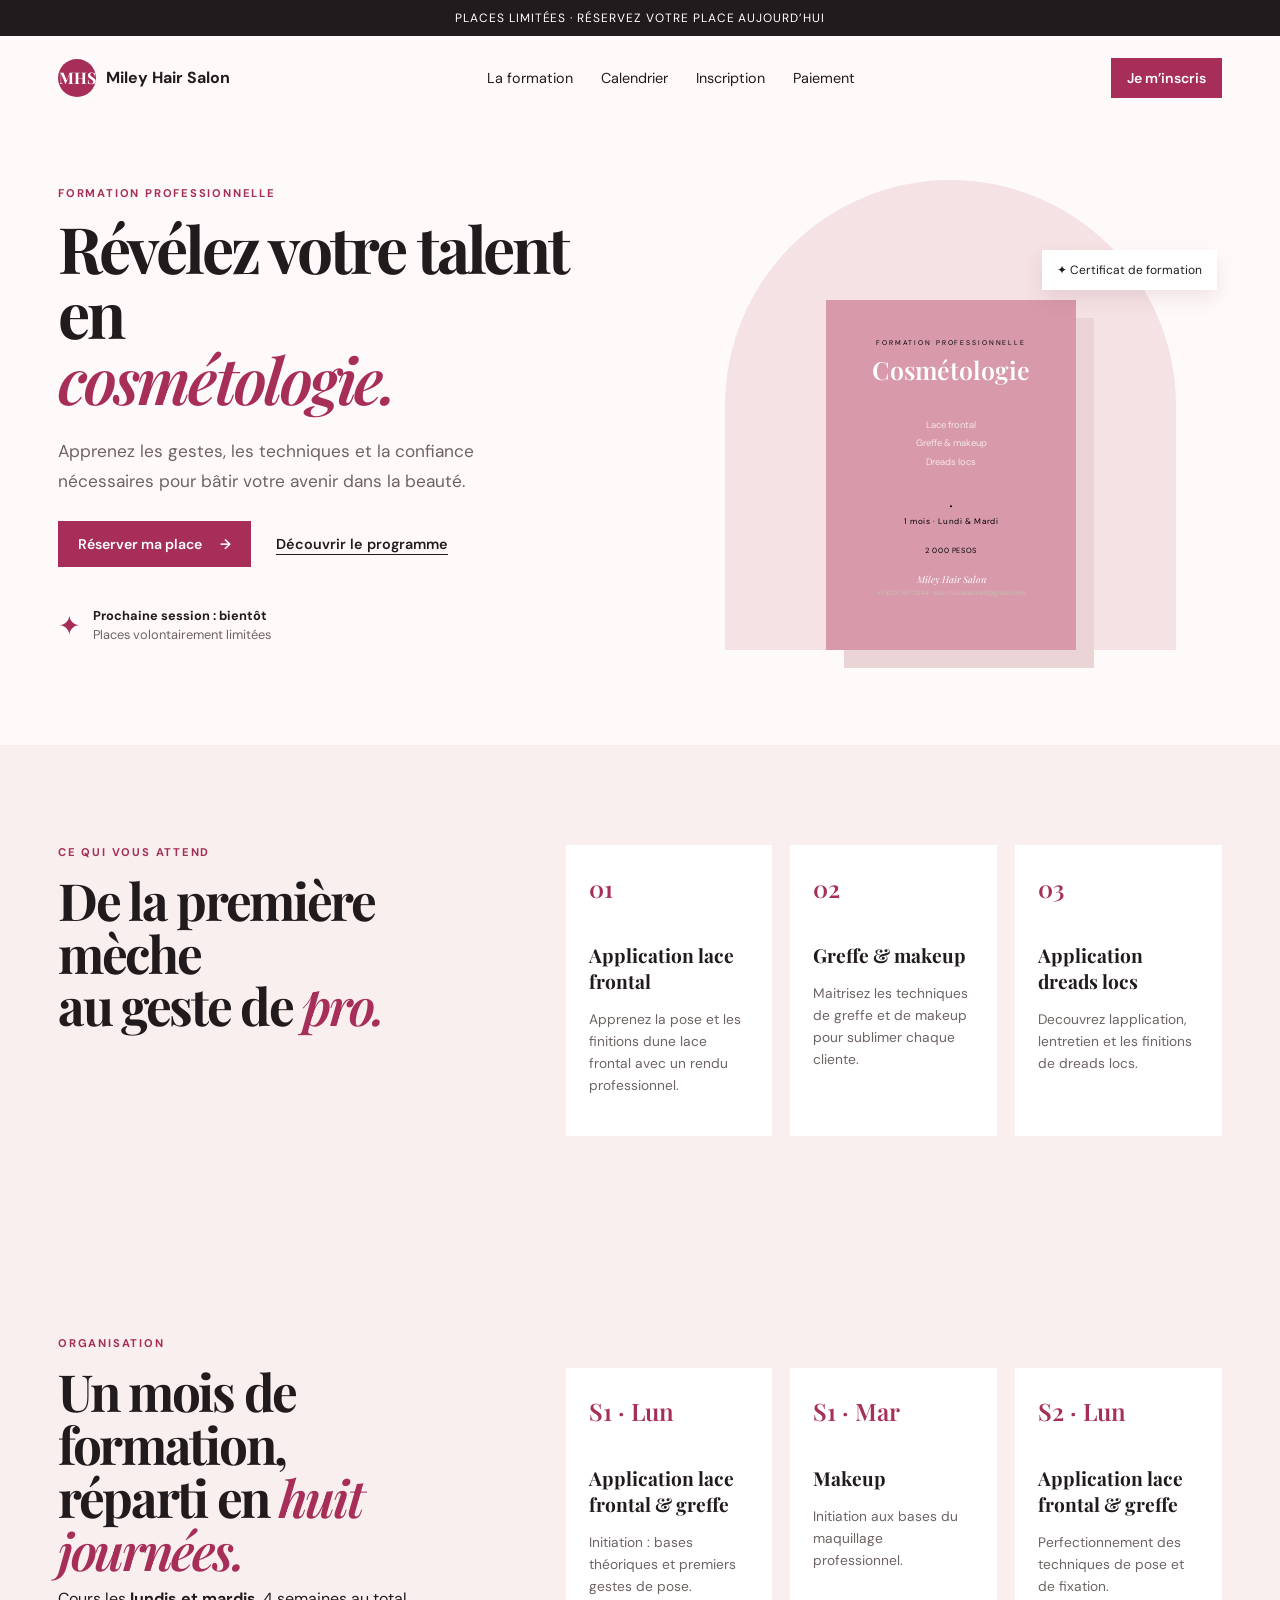
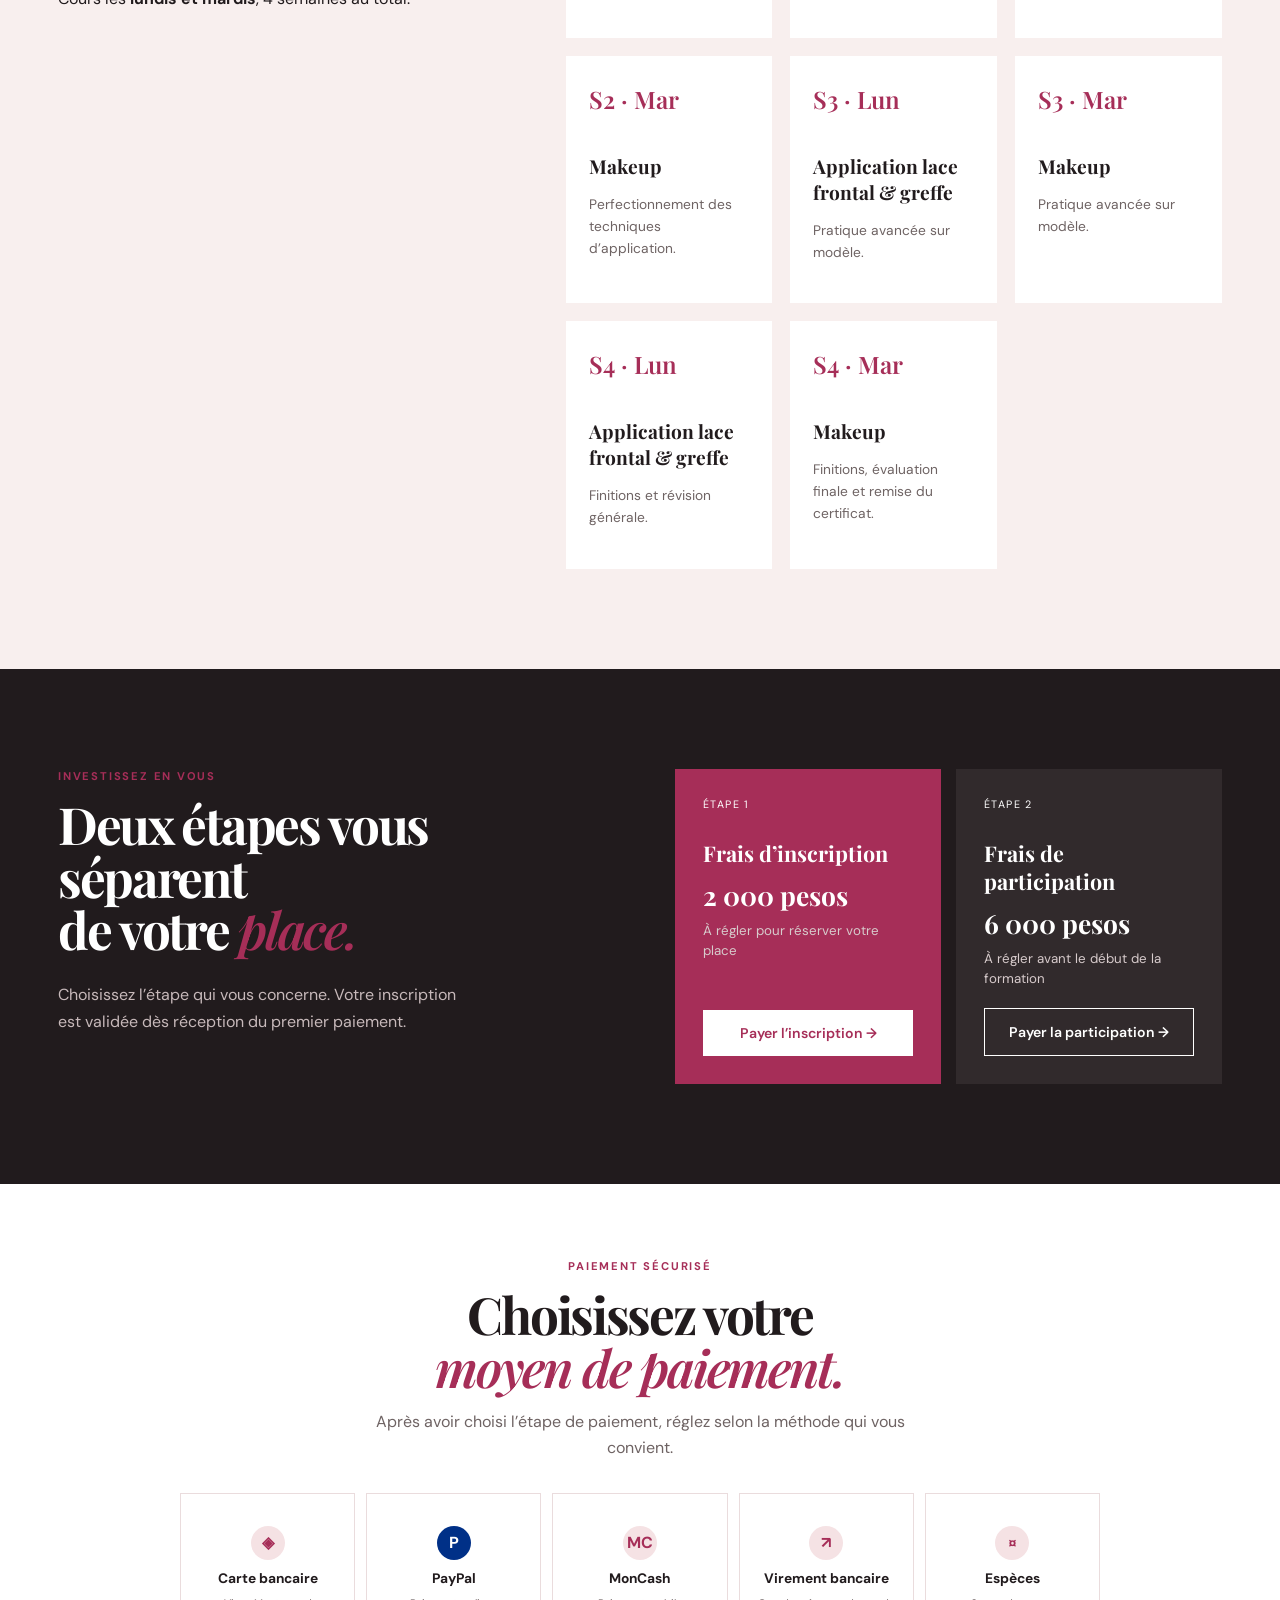
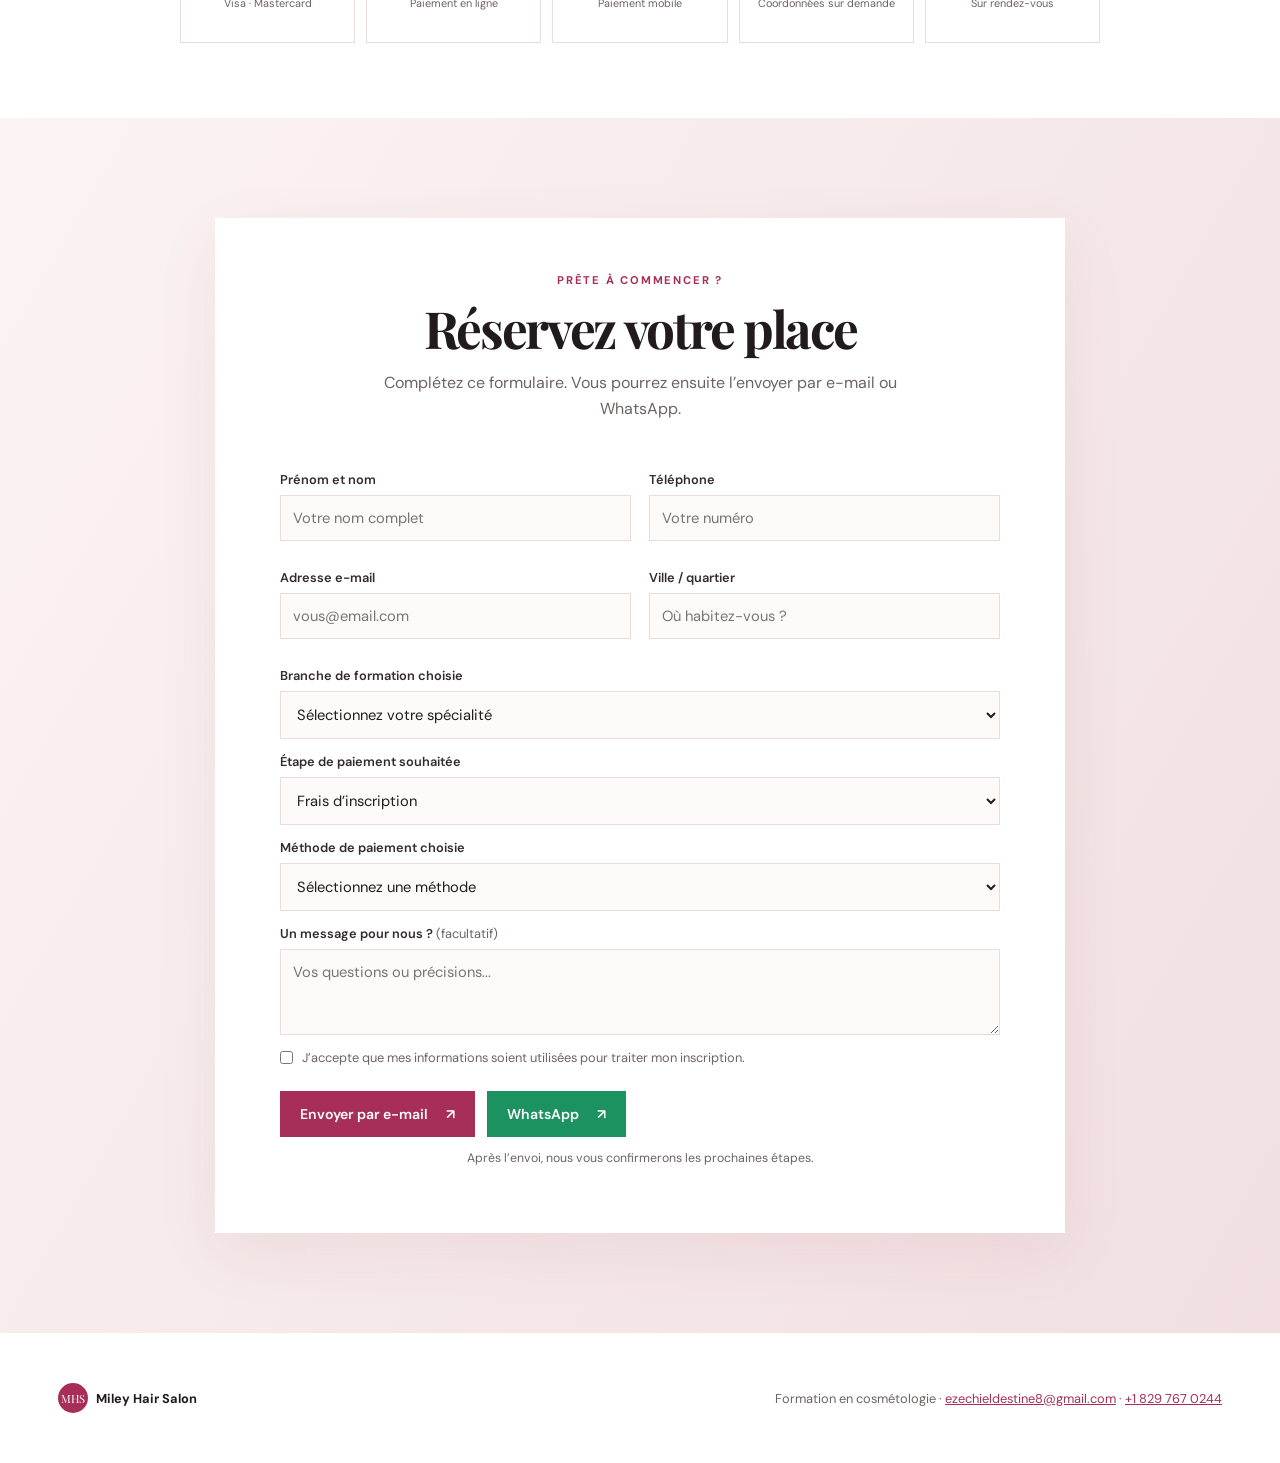
==== index-bon.html @ 4a4faeec "Add files via upload" ====
<!doctype html>
<html lang="fr">
  <head>
    <meta charset="UTF-8" />
    <meta name="viewport" content="width=device-width, initial-scale=1.0" />
    <meta name="description" content="Inscription à une formation professionnelle en cosmétologie." />
    <title>Miley Hair Salon | Formation Cosmétologie</title>
    <link rel="preconnect" href="https://fonts.googleapis.com" />
    <link rel="preconnect" href="https://fonts.gstatic.com" crossorigin />
    <link href="https://fonts.googleapis.com/css2?family=DM+Sans:wght@400;500;600;700&family=Playfair+Display:wght@600;700&display=swap" rel="stylesheet" />
    <link rel="stylesheet" href="style.css" />
  <style>.public-registration .customize,.public-registration dialog{display:none!important}</style></head>
  <body class="public-registration">
    <div class="announcement">Places limitées · Réservez votre place aujourd’hui</div>
    <header class="site-header">
      <a class="brand" href="#accueil" aria-label="Retour à l'accueil">
        <span class="brand-mark">MHS</span><span class="brand-name" data-site-name>Miley Hair Salon</span>
      </a>
      <nav aria-label="Navigation principale">
        <a href="#formation">La formation</a><a href="#calendrier">Calendrier</a><a href="#inscription">Inscription</a><a href="#paiement">Paiement</a>
      </nav>
      <a class="header-cta" href="#inscription">Je m’inscris</a>
    </header>

    <main>
      <section id="accueil" class="hero">
        <div class="hero-copy">
          <p class="eyebrow">Formation professionnelle</p>
          <h1 data-hero-title>Vos mains ont un talent.<br />Offrez-lui un <em>métier.</em></h1>
          <p class="hero-text" data-hero-text>Lace frontal, greffe, makeup : les techniques qui font une vraie professionnelle, encadrée du premier geste jusqu’au certificat.</p>
          <div class="hero-actions"><a class="button primary" href="#inscription">Réserver ma place <span>→</span></a><a class="text-link" href="#formation">Découvrir le programme</a></div>
          <div class="trust"><span>✦</span><p><strong data-start-date>Prochaine session : bientôt</strong><br />Places volontairement limitées</p></div>
        </div>
        <div class="hero-visual">
          <div class="arch"></div>
          <div class="flyer-placeholder" id="flyerDisplay">
            <img id="flyerImage" alt="Flyer de la formation" hidden />
            <svg class="flyer-art" viewBox="0 0 400 500" xmlns="http://www.w3.org/2000/svg" role="img" aria-label="Flyer de la formation en cosmétologie Miley Hair Salon">
              <rect x="14" y="14" width="372" height="472" fill="none" stroke="var(--gold)" stroke-width="1" opacity="0.55"/>
              <text x="200" y="72" text-anchor="middle" fill="var(--gold-soft)" font-family="'DM Sans', sans-serif" font-size="11" letter-spacing="3">FORMATION PROFESSIONNELLE</text>
              <text x="200" y="128" text-anchor="middle" fill="#FFFFFF" font-family="'Playfair Display', serif" font-size="40" font-weight="600">Cosmétologie</text>
              <line x1="160" y1="150" x2="240" y2="150" stroke="var(--gold)" stroke-width="1"/>
              <text x="200" y="204" text-anchor="middle" fill="#F3E8E0" font-family="'DM Sans', sans-serif" font-size="15">Lace frontal</text>
              <text x="200" y="234" text-anchor="middle" fill="#F3E8E0" font-family="'DM Sans', sans-serif" font-size="15">Greffe &amp; makeup</text>
              <text x="200" y="264" text-anchor="middle" fill="#F3E8E0" font-family="'DM Sans', sans-serif" font-size="15">Dreads locs</text>
              <circle cx="200" cy="330" r="1.6" fill="var(--gold)"/>
              <text x="200" y="358" text-anchor="middle" fill="var(--gold-soft)" font-family="'DM Sans', sans-serif" font-size="13" letter-spacing="1">1 mois · Lundi &amp; Mardi</text>
              <rect x="130" y="382" width="140" height="34" rx="17" fill="none" stroke="var(--gold)" stroke-width="1"/>
              <text x="200" y="404" text-anchor="middle" fill="var(--gold-soft)" font-family="'DM Sans', sans-serif" font-size="12" letter-spacing="1">2 000 PESOS</text>
              <text x="200" y="452" text-anchor="middle" fill="#FFFFFF" font-family="'Playfair Display', serif" font-style="italic" font-size="15">Miley Hair Salon</text>
              <text x="200" y="472" text-anchor="middle" fill="#C9BFB2" font-family="'DM Sans', sans-serif" font-size="10.5">+1 829 767 0244 · ezechieldestine8@gmail.com</text>
            </svg>
          </div>
          <div class="hero-tag">✦ Certificat de formation</div>
        </div>
      </section>

      <section id="formation" class="program section">
        <div><p class="eyebrow">Ce qui vous attend</p><h2>De la première mèche<br />au geste de <em>pro.</em></h2></div>
        <div class="program-grid">
          <article><span>01</span><h3>Application lace frontal</h3><p data-module-one>Apprenez la pose et les finitions dune lace frontal avec un rendu professionnel.</p></article>
          <article><span>02</span><h3>Greffe &amp; makeup</h3><p data-module-two>Maitrisez les techniques de greffe et de makeup pour sublimer chaque cliente.</p></article>
          <article><span>03</span><h3>Application dreads locs</h3><p data-module-three>Decouvrez lapplication, lentretien et les finitions de dreads locs.</p></article>
        </div>
      </section>

      <section id="calendrier" class="program section">
        <div><p class="eyebrow">Organisation</p><h2>Un mois de formation,<br />réparti en <em>huit journées.</em></h2><p style="margin-top:12px;color:inherit;">Cours les <strong>lundis et mardis</strong>, 4 semaines au total.</p></div>
        <div class="program-grid" style="margin-top:32px;">
          <article><span>S1 · Lun</span><h3>Application lace frontal &amp; greffe</h3><p>Initiation : bases théoriques et premiers gestes de pose.</p></article>
          <article><span>S1 · Mar</span><h3>Makeup</h3><p>Initiation aux bases du maquillage professionnel.</p></article>
          <article><span>S2 · Lun</span><h3>Application lace frontal &amp; greffe</h3><p>Perfectionnement des techniques de pose et de fixation.</p></article>
          <article><span>S2 · Mar</span><h3>Makeup</h3><p>Perfectionnement des techniques d’application.</p></article>
          <article><span>S3 · Lun</span><h3>Application lace frontal &amp; greffe</h3><p>Pratique avancée sur modèle.</p></article>
          <article><span>S3 · Mar</span><h3>Makeup</h3><p>Pratique avancée sur modèle.</p></article>
          <article><span>S4 · Lun</span><h3>Application lace frontal &amp; greffe</h3><p>Finitions et révision générale.</p></article>
          <article><span>S4 · Mar</span><h3>Makeup</h3><p>Finitions, évaluation finale et remise du certificat.</p></article>
        </div>
      </section>

      <section id="paiement" class="payment section">
        <div class="payment-intro"><p class="eyebrow">Investissez en vous</p><h2>Deux étapes vous séparent<br />de votre <em>place.</em></h2><p>Choisissez l’étape qui vous concerne. Votre inscription est validée dès réception du premier paiement.</p></div>
        <div class="payment-cards">
          <article class="payment-card accent"><p>Étape 1</p><h3>Frais d’inscription</h3><strong data-registration-price>2 000 pesos</strong><small data-registration-note>À régler pour réserver votre place</small><a id="registrationPayment" class="button light" href="#inscription">Payer l’inscription →</a></article>
          <article class="payment-card"><p>Étape 2</p><h3>Frais de participation</h3><strong data-participation-price>6 000 pesos</strong><small data-participation-note>À régler avant le début de la formation</small><a id="participationPayment" class="button outline" href="#inscription">Payer la participation →</a></article>
        </div>
      </section>

      <section class="methods section" id="methodes-paiement">
        <div class="methods-heading"><p class="eyebrow">Paiement sécurisé</p><h2>Choisissez votre<br /><em>moyen de paiement.</em></h2><p>Après avoir choisi l’étape de paiement, réglez selon la méthode qui vous convient.</p></div>
        <div class="methods-grid">
          <a class="method-card" data-method="card" href="#paiement"><span>◈</span><strong>Carte bancaire</strong><small>Visa · Mastercard</small></a>
          <a class="method-card paypal" data-method="paypal" href="#paiement"><span>P</span><strong>PayPal</strong><small>Paiement en ligne</small></a>
          <a class="method-card" data-method="moncash" href="#paiement"><span>MC</span><strong>MonCash</strong><small>Paiement mobile</small></a>
          <a class="method-card" data-method="transfer" href="#paiement"><span>↗</span><strong>Virement bancaire</strong><small>Coordonnées sur demande</small></a>
          <a class="method-card" data-method="cash" href="#paiement"><span>¤</span><strong>Espèces</strong><small>Sur rendez-vous</small></a>
        </div>
        
      </section>      <section id="inscription" class="registration section">
        <div class="registration-card">
          <div class="form-heading"><p class="eyebrow">Prête à commencer ?</p><h2>Réservez votre place</h2><p>Complétez ce formulaire. Vous pourrez ensuite l’envoyer par e-mail ou WhatsApp.</p></div>
          <form id="registrationForm">
            <div class="form-row"><label>Prénom et nom<input name="name" required placeholder="Votre nom complet" /></label><label>Téléphone<input name="phone" required type="tel" placeholder="Votre numéro" /></label></div>
            <div class="form-row"><label>Adresse e-mail<input name="email" required type="email" placeholder="vous@email.com" /></label><label>Ville / quartier<input name="location" required placeholder="Où habitez-vous ?" /></label></div>
            <label>Branche de formation choisie<select name="training" required><option value="">Sélectionnez votre spécialité</option><option>Application lace frontal</option><option>Greffe &amp; makeup</option><option>Application dreads locs</option></select></label><label>Étape de paiement souhaitée<select name="payment"><option>Frais d’inscription</option><option>Frais de participation</option><option>J’aimerais être contactée avant de payer</option></select></label><label>Méthode de paiement choisie<select name="paymentMethod" required><option value="">Sélectionnez une méthode</option><option>PayPal</option><option>Carte bancaire / Stripe</option><option>MonCash</option><option>Virement bancaire</option><option>Paiement en espèces</option></select></label>
            <label>Un message pour nous ? <span>(facultatif)</span><textarea name="message" rows="3" placeholder="Vos questions ou précisions..."></textarea></label>
            <label class="consent"><input type="checkbox" required /><span>J’accepte que mes informations soient utilisées pour traiter mon inscription.</span></label>
            <div class="send-options"><button class="button primary" type="submit">Envoyer par e-mail <span>↗</span></button><button class="button whatsapp" type="button" id="whatsappButton">WhatsApp <span>↗</span></button></div>
            <p class="form-note">Après l’envoi, nous vous confirmerons les prochaines étapes.</p>
          </form>
        </div>
      </section>
    </main>

    <footer><div><span class="brand-mark">MHS</span><strong data-site-name>Miley Hair Salon</strong></div><p>Formation en cosmétologie · <a id="emailLink" href="mailto:ezechieldestine8@gmail.com">ezechieldestine8@gmail.com</a> · <a id="phoneLink" href="https://wa.me/18297670244">+1 829 767 0244</a></p></footer>

    
    <script src="public.js"></script><script src="public-payments.js"></script>
    <script>
      // Archive de toutes les inscriptions confirmées : chaque envoi
      // (par e-mail OU WhatsApp) atterrit dans le Google Sheet ci-dessous,
      // qui sert de vraie liste consultable (confirmé / en attente).
      (function () {
        var ARCHIVE_EMAIL = "ezechieldestine8@gmail.com";
        var WHATSAPP_NUMBER = "18297670244";
        var SHEET_WEBHOOK_URL = "https://script.google.com/macros/s/AKfycbwRdBufPPXSQzxHz7Im8ouc9-w8cmAjbKDwY-d6IBi6sXPP3QFS52DR9aq2nIXTSaDt/exec";

        var form = document.getElementById("registrationForm");
        var whatsappBtn = document.getElementById("whatsappButton");
        if (!form) return;

        function getPayload() {
          var data = new FormData(form);
          return {
            name: data.get("name") || "",
            phone: data.get("phone") || "",
            email: data.get("email") || "",
            location: data.get("location") || "",
            training: data.get("training") || "",
            payment: data.get("payment") || "",
            paymentMethod: data.get("paymentMethod") || "",
            message: data.get("message") || ""
          };
        }

        function sendToSheet(payload) {
          if (!SHEET_WEBHOOK_URL) return;
          fetch(SHEET_WEBHOOK_URL, {
            method: "POST",
            mode: "no-cors",
            headers: { "Content-Type": "text/plain;charset=utf-8" },
            body: JSON.stringify(payload)
          }).catch(function () {});
        }

        function buildLines(payload) {
          return [
            "Nouvelle inscription",
            "",
            "Nom : " + payload.name,
            "Téléphone : " + payload.phone,
            "E-mail : " + payload.email,
            "Ville / quartier : " + payload.location,
            "Formation choisie : " + payload.training,
            "Étape de paiement : " + payload.payment,
            "Méthode de paiement : " + payload.paymentMethod,
            "Message : " + (payload.message || "—")
          ];
        }

        form.addEventListener("submit", function (e) {
          e.preventDefault();
          var payload = getPayload();
          sendToSheet(payload);

          var subject = "Nouvelle inscription — " + (payload.name || "sans nom");
          var body = buildLines(payload).join("\n");
          var gmailComposeUrl =
            "https://mail.google.com/mail/?view=cm&fs=1" +
            "&to=" + encodeURIComponent(ARCHIVE_EMAIL) +
            "&su=" + encodeURIComponent(subject) +
            "&body=" + encodeURIComponent(body);
          window.open(gmailComposeUrl, "_blank");
        });

        if (whatsappBtn) {
          whatsappBtn.addEventListener("click", function () {
            var payload = getPayload();
            sendToSheet(payload);

            var text = buildLines(payload).join("\n");
            var waUrl =
              "https://wa.me/" + WHATSAPP_NUMBER +
              "?text=" + encodeURIComponent(text);
            window.open(waUrl, "_blank");
          });
        }
      })();
    </script>
  </body>
</html>
---- style.css ----
:root{--ink:#211b1d;--muted:#6e6363;--paper:#fffafa;--rose:#a62e58;--rose-dark:#79203e;--blush:#f5e2e4;--line:#eadcdd}*{box-sizing:border-box}html{scroll-behavior:smooth}body{margin:0;font-family:"DM Sans",sans-serif;color:var(--ink);background:var(--paper)}.announcement{background:var(--ink);color:#fff;text-align:center;font-size:.75rem;padding:.62rem;letter-spacing:.08em;text-transform:uppercase}.site-header{height:84px;display:flex;align-items:center;justify-content:space-between;max-width:1220px;margin:auto;padding:0 28px}.brand{display:flex;align-items:center;gap:10px;color:inherit;text-decoration:none;font-weight:700}.brand-mark{width:38px;height:38px;border-radius:50%;background:var(--rose);color:#fff;display:inline-grid;place-items:center;font-family:"Playfair Display"}.brand-name{font-size:1rem}.site-header nav{display:flex;gap:28px}.site-header nav a,.text-link{color:inherit;text-decoration:none;font-size:.9rem}.header-cta,.button{border:0;text-decoration:none;cursor:pointer;display:inline-flex;justify-content:center;align-items:center;gap:18px;padding:14px 20px;font:600 .88rem "DM Sans";transition:.2s}.header-cta{background:var(--rose);color:white;padding:11px 16px}.hero{min-height:610px;max-width:1220px;margin:auto;padding:60px 28px 95px;display:grid;grid-template-columns:1.03fr .97fr;align-items:center;gap:45px}.eyebrow{margin:0 0 15px;color:var(--rose);text-transform:uppercase;letter-spacing:.16em;font-weight:700;font-size:.7rem}.hero h1,h2{font:700 clamp(2.6rem,5vw,4.65rem)/1.03 "Playfair Display";letter-spacing:-.045em;margin:0}.hero h1 em,h2 em{color:var(--rose);font-weight:600}.hero-text{max-width:500px;font-size:1.08rem;line-height:1.7;color:var(--muted);margin:25px 0}.hero-actions{display:flex;align-items:center;gap:25px}.primary{background:var(--rose);color:#fff}.primary:hover,.header-cta:hover{background:var(--rose-dark);transform:translateY(-2px)}.text-link{text-decoration:underline;text-underline-offset:5px;font-weight:600}.trust{display:flex;gap:12px;align-items:center;margin-top:40px}.trust>span{font-size:1.7rem;color:var(--rose)}.trust p{line-height:1.45;margin:0;font-size:.8rem;color:var(--muted)}.trust strong{color:var(--ink)}.hero-visual{height:470px;position:relative;display:grid;place-items:center}.arch{background:var(--blush);width:83%;height:100%;border-radius:250px 250px 0 0}.flyer-placeholder{position:absolute;bottom:0;width:250px;height:350px;background:#d89aab;box-shadow:18px 18px 0 #ead4d6;overflow:hidden}.flyer-placeholder img{width:100%;height:100%;object-fit:cover}.flyer-fallback{height:100%;padding:30px 23px;display:flex;flex-direction:column;align-items:flex-start;color:white;background:linear-gradient(145deg,#622138,#d46a82 70%,#f3bac1)}.flyer-fallback span{font-size:.62rem;letter-spacing:.23em}.flyer-fallback strong{font:700 2.5rem/.9 "Playfair Display";margin-top:80px}.flyer-fallback i{font:1.25rem/1.2 "Playfair Display";margin-top:18px}.hero-tag{position:absolute;right:1%;top:15%;background:#fff;padding:12px 15px;font-size:.75rem;box-shadow:0 8px 20px #7d3c4c20}.section{padding:100px max(28px,calc((100% - 1164px)/2))}.program{background:#f8efee;display:grid;grid-template-columns:.8fr 1.2fr;gap:70px}.program h2,.payment h2,.registration h2{font-size:clamp(2.3rem,4vw,3.7rem)}.program-grid{display:grid;grid-template-columns:repeat(3,1fr);gap:18px}.program article{background:#fff;padding:27px 23px;min-height:230px}.program article span{color:var(--rose);font:600 1.5rem "Playfair Display"}.program h3{margin:38px 0 10px;font:700 1.2rem "Playfair Display"}.program article p{color:var(--muted);font-size:.86rem;line-height:1.6}.payment{background:var(--ink);color:white;display:grid;grid-template-columns:1fr 1fr;gap:70px}.payment-intro>p:last-child{color:#c7b9ba;line-height:1.7;max-width:400px;margin-top:25px}.payment-cards{display:grid;grid-template-columns:1fr 1fr;gap:15px}.payment-card{background:#312a2c;padding:28px;display:flex;flex-direction:column;min-height:315px}.payment-card.accent{background:var(--rose)}.payment-card p{text-transform:uppercase;letter-spacing:.13em;font-size:.67rem;margin:0}.payment-card h3{font:700 1.35rem "Playfair Display";margin:28px 0 10px}.payment-card strong{font:700 1.65rem "Playfair Display"}.payment-card small{margin-top:8px;line-height:1.5;color:#d7cbcc}.payment-card .button{margin-top:auto}.light{background:#fff;color:var(--rose)}.outline{border:1px solid currentColor;background:transparent;color:inherit}.registration{background:linear-gradient(120deg,#fbf4f3,#f1dfe1)}.registration-card{max-width:850px;margin:auto;background:#fff;padding:55px 65px;box-shadow:0 20px 60px #80243b13}.form-heading{text-align:center;max-width:530px;margin:0 auto 35px}.form-heading>p:last-child{color:var(--muted);line-height:1.6}.form-row{display:grid;grid-template-columns:1fr 1fr;gap:18px}label{display:block;font-size:.8rem;font-weight:600;margin:14px 0;color:#332b2c}label span{color:var(--muted);font-weight:400}input,textarea,select{display:block;width:100%;margin-top:7px;padding:12px;border:1px solid var(--line);background:#fffafa;font:400 .92rem "DM Sans";color:var(--ink)}textarea{resize:vertical}.consent{display:flex;gap:9px;align-items:flex-start;font-weight:400;color:var(--muted);line-height:1.4}.consent input{width:auto;margin:2px 0}.send-options{display:flex;gap:12px;margin-top:25px}.whatsapp{background:#1c9261;color:#fff}.form-note{text-align:center;font-size:.77rem;color:var(--muted)}footer{background:#fff;min-height:130px;padding:35px max(28px,calc((100% - 1164px)/2));display:flex;align-items:center;justify-content:space-between;gap:20px;font-size:.8rem;color:var(--muted)}footer>div{display:flex;align-items:center;gap:8px;color:var(--ink)}footer .brand-mark{width:30px;height:30px;font-size:.7rem}footer p a{color:var(--rose)}.customize{background:none;border:0;color:var(--rose);font:600 .78rem "DM Sans";cursor:pointer;text-decoration:underline;text-underline-offset:4px}dialog{border:0;padding:0;max-width:760px;width:calc(100% - 28px);box-shadow:0 20px 70px #0005}dialog::backdrop{background:#211b1daa}dialog form{padding:30px}.editor-header{display:flex;justify-content:space-between;align-items:start}.editor-header h2{font-size:2rem}.close{border:0;background:none;font-size:2rem;cursor:pointer}.editor-help{font-size:.82rem;color:var(--muted);line-height:1.5}.editor-fields{display:grid;grid-template-columns:1fr 1fr;gap:0 16px}.editor-fields label:nth-child(3),.editor-fields label:nth-child(7),.editor-fields label:nth-child(8),.editor-fields label:nth-child(9),.editor-fields label:nth-child(10){grid-column:1/-1}menu{display:flex;justify-content:flex-end;align-items:center;gap:12px;padding:0;margin:25px 0 0}@media(max-width:780px){.site-header nav{display:none}.hero,.program,.payment{grid-template-columns:1fr}.hero{padding-top:30px}.hero-visual{height:380px}.program-grid,.payment-cards{grid-template-columns:1fr}.section{padding-top:70px;padding-bottom:70px}.registration-card{padding:35px 23px}.form-row,.editor-fields{grid-template-columns:1fr}.send-options,footer{flex-direction:column;align-items:stretch}footer{text-align:center}.hero-tag{right:0}.header-cta{display:none}}
.methods{background:#fff;padding-top:75px;padding-bottom:75px}.methods-heading{text-align:center;max-width:560px;margin:0 auto 32px}.methods-heading h2{font-size:clamp(2.2rem,4vw,3.4rem)}.methods-heading>p:last-child{color:var(--muted);line-height:1.6}.methods-grid{max-width:920px;margin:auto;display:grid;grid-template-columns:repeat(5,1fr);gap:11px}.method-card{min-height:150px;padding:20px 12px;border:1px solid var(--line);color:var(--ink);text-decoration:none;display:flex;flex-direction:column;align-items:center;text-align:center;justify-content:center;gap:9px;transition:.2s}.method-card:hover{border-color:var(--rose);transform:translateY(-3px);box-shadow:0 10px 25px #83274412}.method-card span{width:34px;height:34px;background:var(--blush);color:var(--rose);border-radius:50%;display:grid;place-items:center;font-weight:700}.method-card.paypal span{background:#003087;color:#fff}.method-card strong{font-size:.86rem}.method-card small{font-size:.68rem;color:var(--muted)}.payment-settings{display:block;margin:25px auto 0}.payment-dialog{max-width:580px}.payment-dialog form{padding:28px}.payment-dialog h2{font:700 2rem "Playfair Display";margin:0}.payment-dialog p{color:var(--muted);font-size:.84rem;line-height:1.5}.payment-dialog menu{display:flex}@media(max-width:780px){.methods-grid{grid-template-columns:repeat(2,1fr)}.methods-grid .method-card:last-child{grid-column:1/-1}}
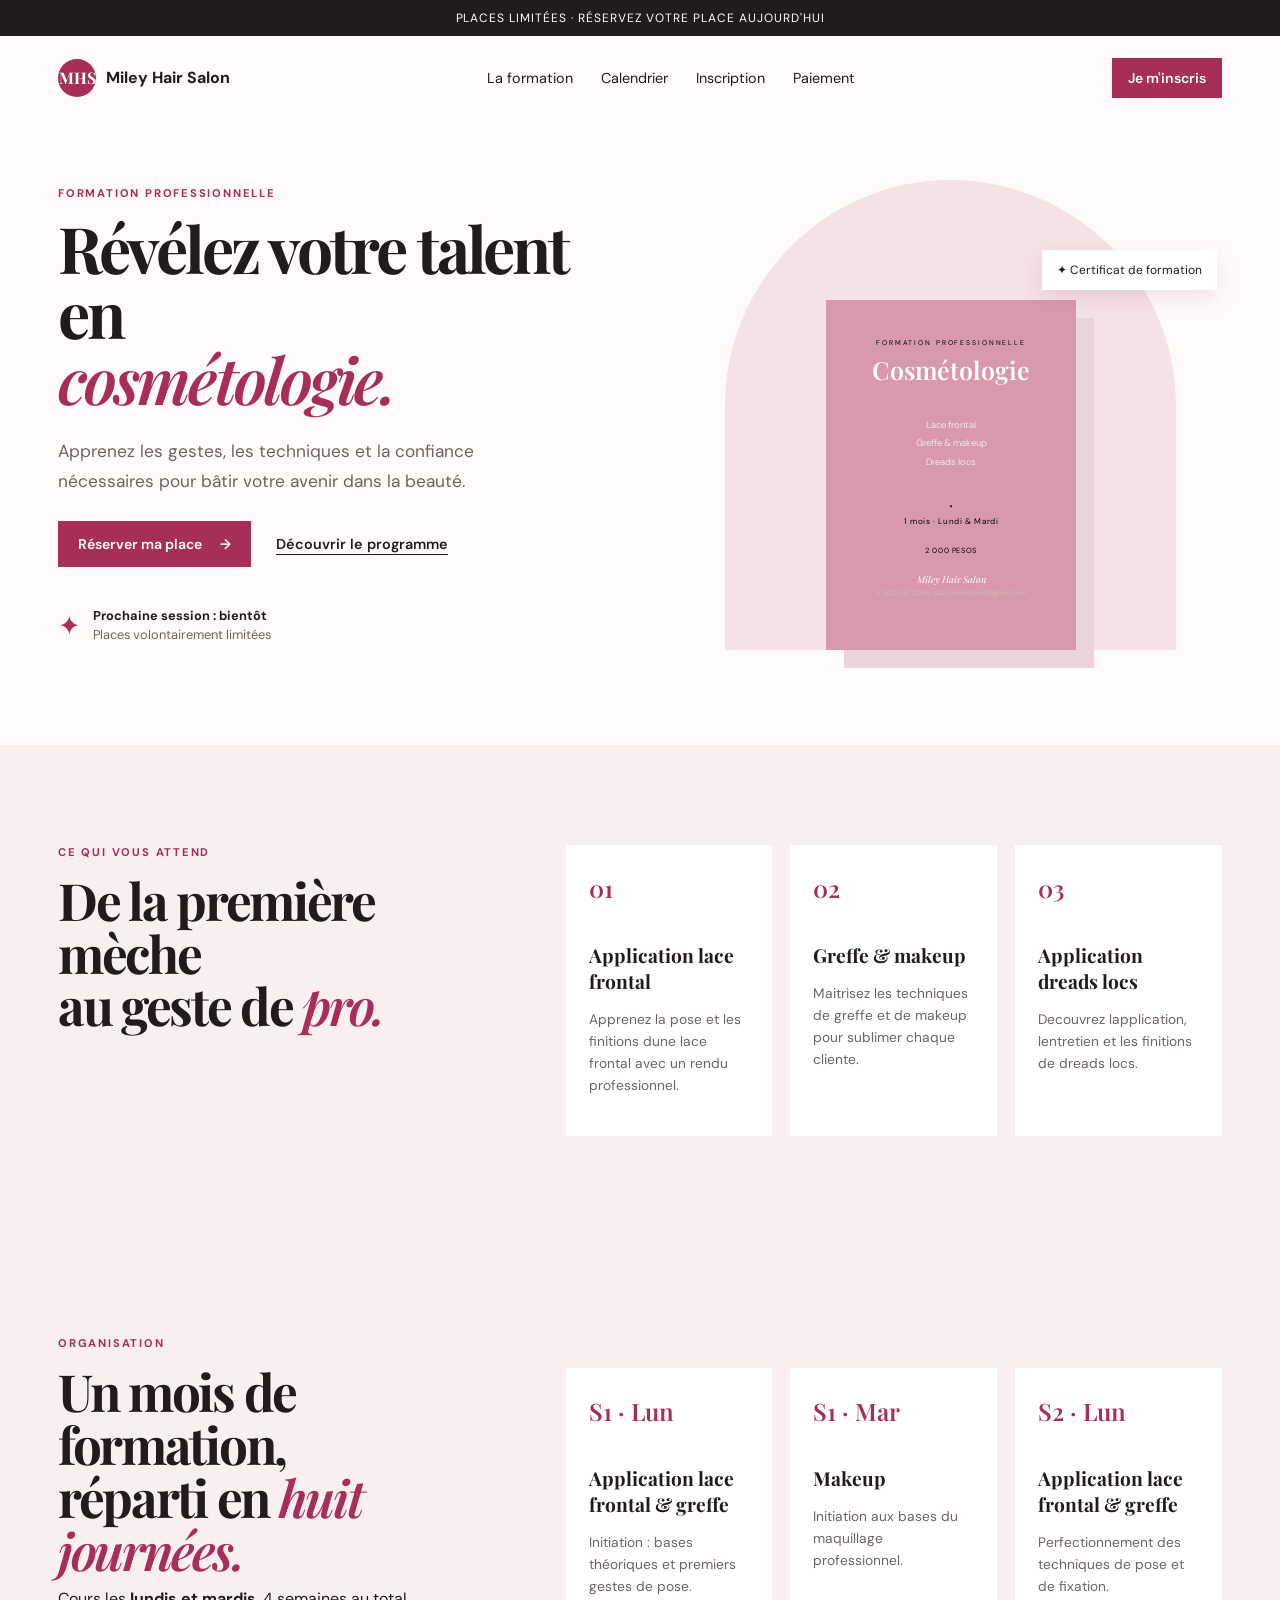
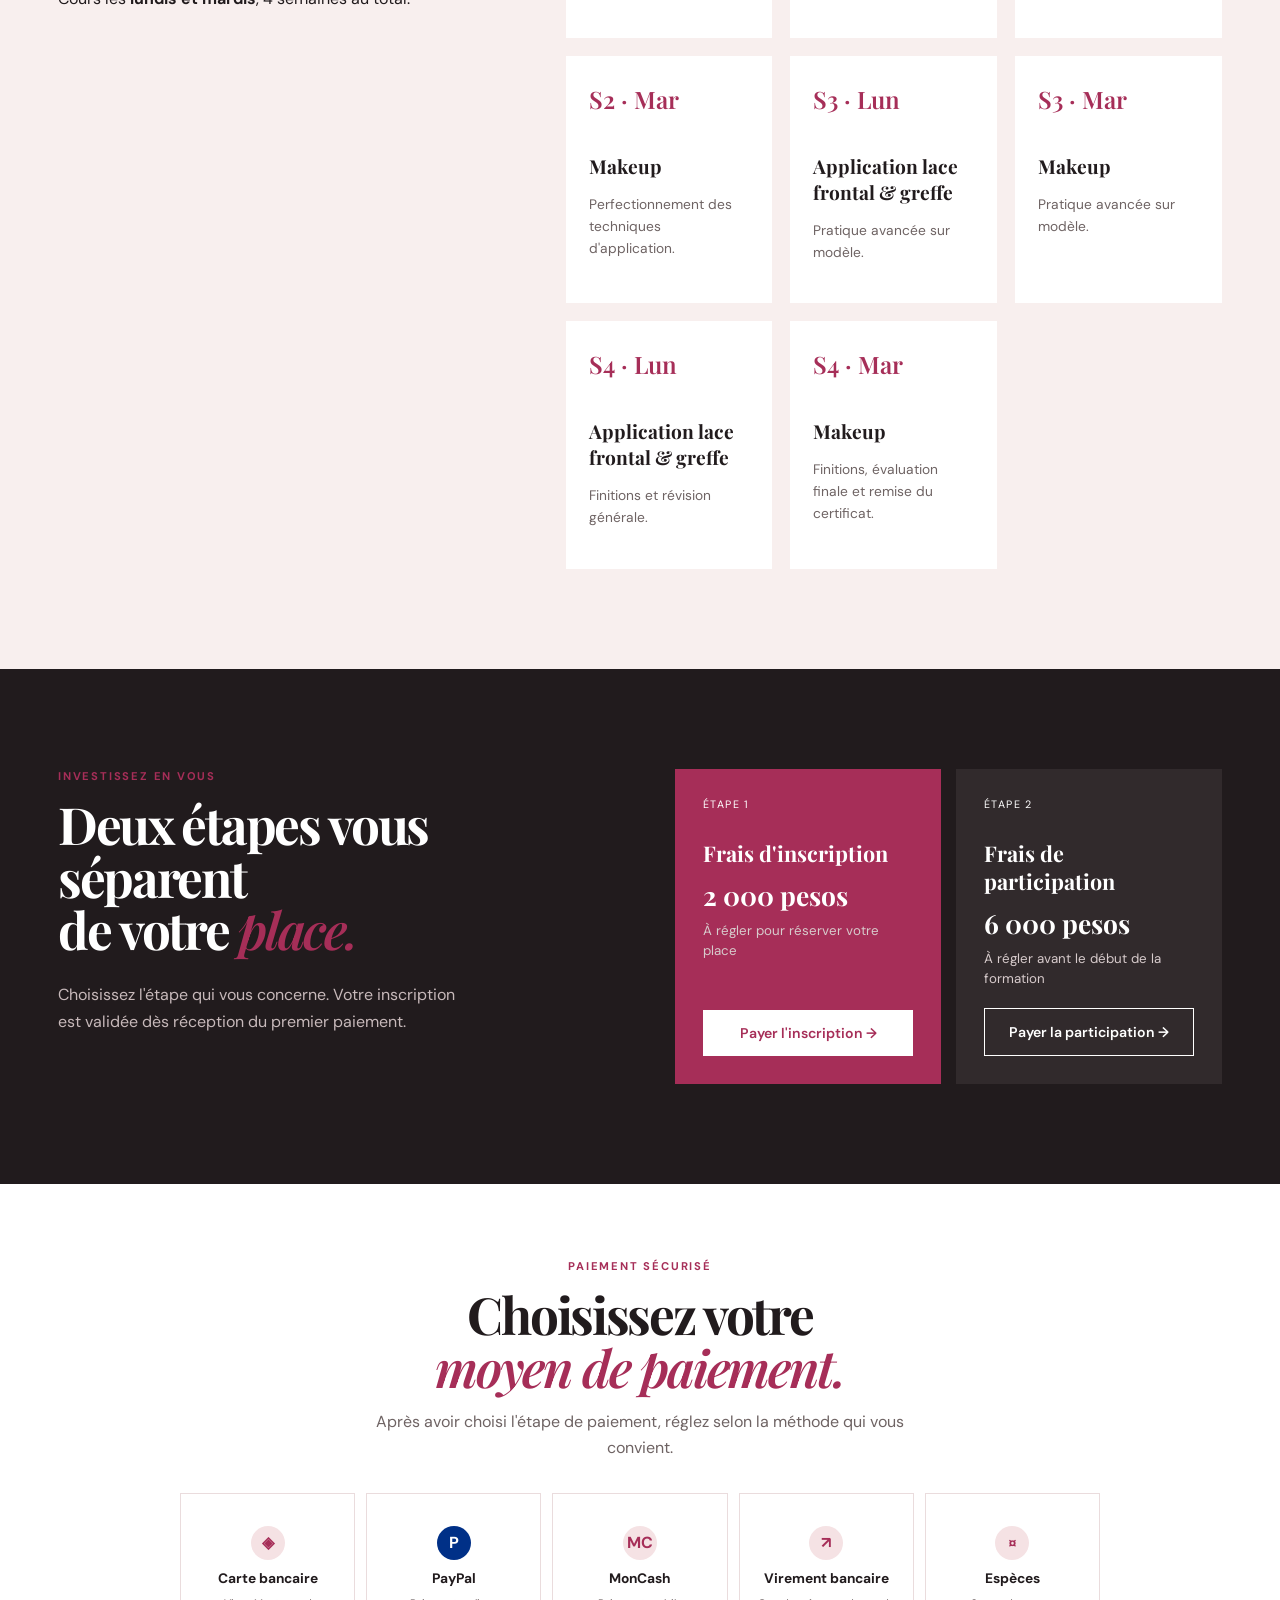
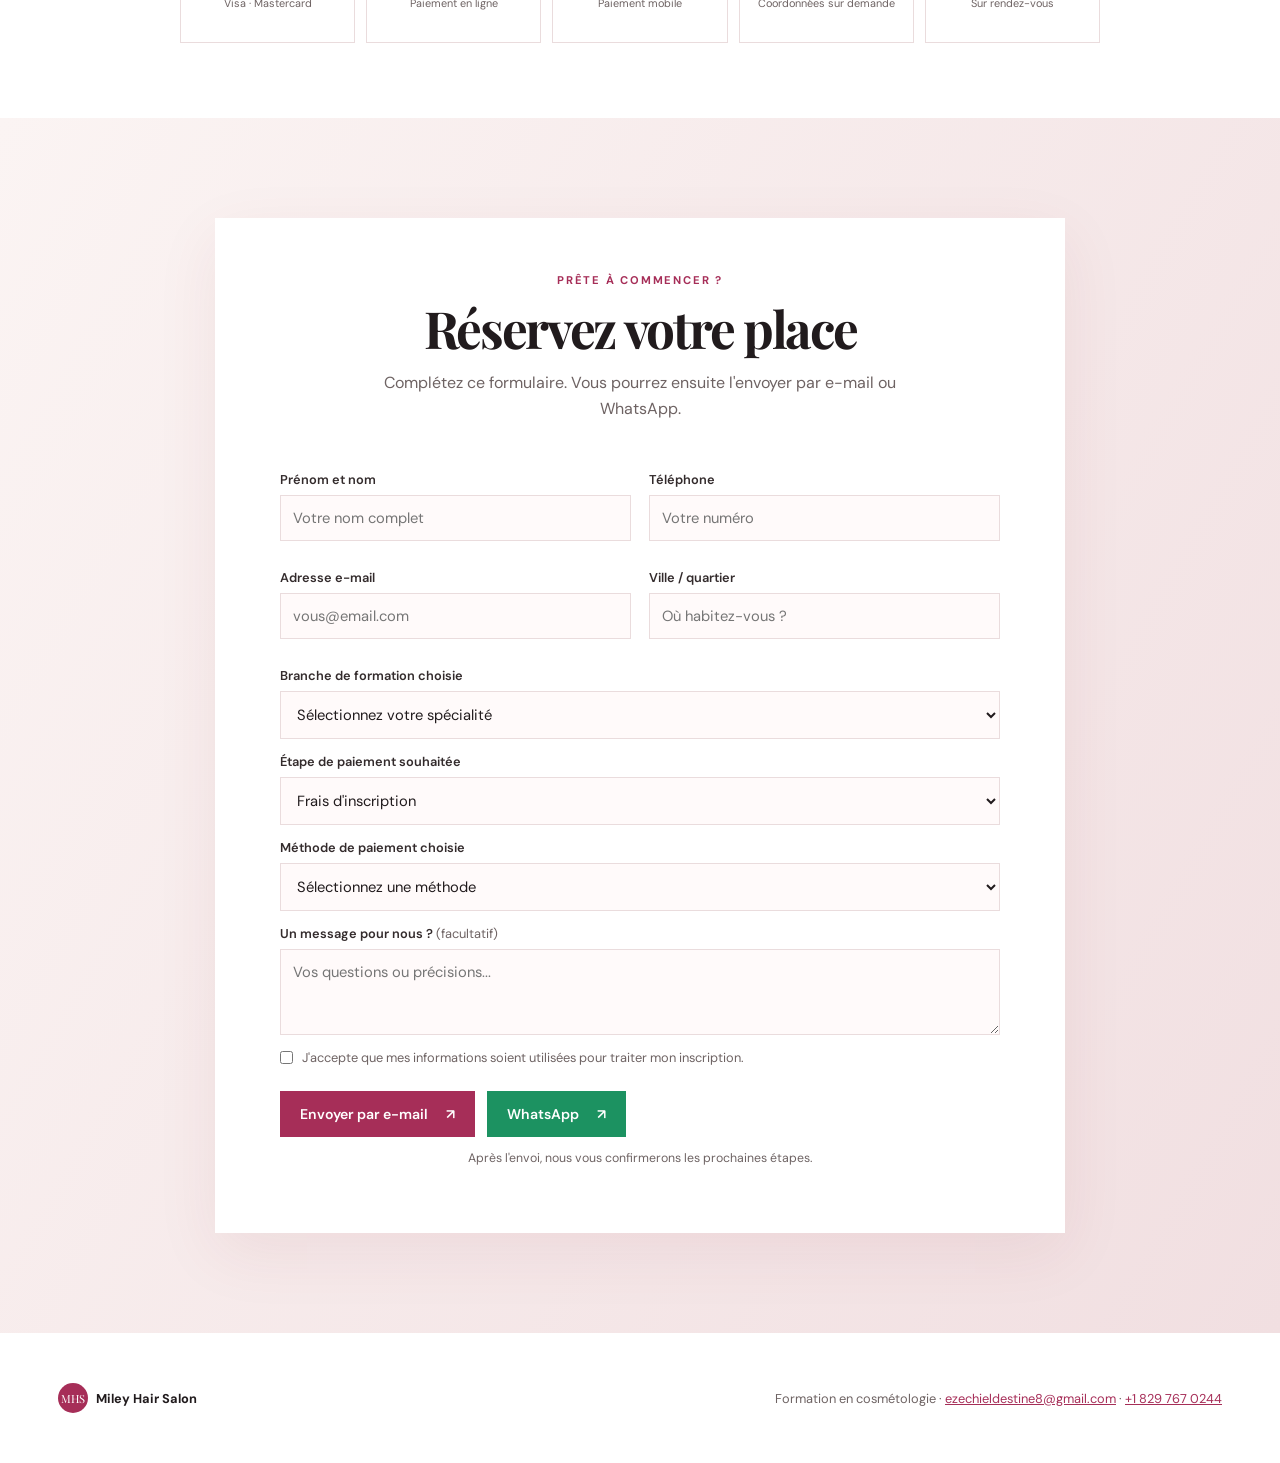
==== commit ac0adb71: "Update index-bon.html" ====
--- a/index-bon.html
+++ b/index-bon.html
@@ -11,7 +11,7 @@
     <link rel="stylesheet" href="style.css" />
   <style>.public-registration .customize,.public-registration dialog{display:none!important}</style></head>
   <body class="public-registration">
-    <div class="announcement">Places limitées · Réservez votre place aujourd’hui</div>
+    <div class="announcement">Places limitées · Réservez votre place aujourd'hui</div>
     <header class="site-header">
       <a class="brand" href="#accueil" aria-label="Retour à l'accueil">
         <span class="brand-mark">MHS</span><span class="brand-name" data-site-name>Miley Hair Salon</span>
@@ -19,7 +19,7 @@
       <nav aria-label="Navigation principale">
         <a href="#formation">La formation</a><a href="#calendrier">Calendrier</a><a href="#inscription">Inscription</a><a href="#paiement">Paiement</a>
       </nav>
-      <a class="header-cta" href="#inscription">Je m’inscris</a>
+      <a class="header-cta" href="#inscription">Je m'inscris</a>
     </header>
 
     <main>
@@ -27,7 +27,7 @@
         <div class="hero-copy">
           <p class="eyebrow">Formation professionnelle</p>
           <h1 data-hero-title>Vos mains ont un talent.<br />Offrez-lui un <em>métier.</em></h1>
-          <p class="hero-text" data-hero-text>Lace frontal, greffe, makeup : les techniques qui font une vraie professionnelle, encadrée du premier geste jusqu’au certificat.</p>
+          <p class="hero-text" data-hero-text>Lace frontal, greffe, makeup : les techniques qui font une vraie professionnelle, encadrée du premier geste jusqu'au certificat.</p>
           <div class="hero-actions"><a class="button primary" href="#inscription">Réserver ma place <span>→</span></a><a class="text-link" href="#formation">Découvrir le programme</a></div>
           <div class="trust"><span>✦</span><p><strong data-start-date>Prochaine session : bientôt</strong><br />Places volontairement limitées</p></div>
         </div>
@@ -70,7 +70,7 @@
           <article><span>S1 · Lun</span><h3>Application lace frontal &amp; greffe</h3><p>Initiation : bases théoriques et premiers gestes de pose.</p></article>
           <article><span>S1 · Mar</span><h3>Makeup</h3><p>Initiation aux bases du maquillage professionnel.</p></article>
           <article><span>S2 · Lun</span><h3>Application lace frontal &amp; greffe</h3><p>Perfectionnement des techniques de pose et de fixation.</p></article>
-          <article><span>S2 · Mar</span><h3>Makeup</h3><p>Perfectionnement des techniques d’application.</p></article>
+          <article><span>S2 · Mar</span><h3>Makeup</h3><p>Perfectionnement des techniques d'application.</p></article>
           <article><span>S3 · Lun</span><h3>Application lace frontal &amp; greffe</h3><p>Pratique avancée sur modèle.</p></article>
           <article><span>S3 · Mar</span><h3>Makeup</h3><p>Pratique avancée sur modèle.</p></article>
           <article><span>S4 · Lun</span><h3>Application lace frontal &amp; greffe</h3><p>Finitions et révision générale.</p></article>
@@ -79,15 +79,15 @@
       </section>
 
       <section id="paiement" class="payment section">
-        <div class="payment-intro"><p class="eyebrow">Investissez en vous</p><h2>Deux étapes vous séparent<br />de votre <em>place.</em></h2><p>Choisissez l’étape qui vous concerne. Votre inscription est validée dès réception du premier paiement.</p></div>
+        <div class="payment-intro"><p class="eyebrow">Investissez en vous</p><h2>Deux étapes vous séparent<br />de votre <em>place.</em></h2><p>Choisissez l'étape qui vous concerne. Votre inscription est validée dès réception du premier paiement.</p></div>
         <div class="payment-cards">
-          <article class="payment-card accent"><p>Étape 1</p><h3>Frais d’inscription</h3><strong data-registration-price>2 000 pesos</strong><small data-registration-note>À régler pour réserver votre place</small><a id="registrationPayment" class="button light" href="#inscription">Payer l’inscription →</a></article>
+          <article class="payment-card accent"><p>Étape 1</p><h3>Frais d'inscription</h3><strong data-registration-price>2 000 pesos</strong><small data-registration-note>À régler pour réserver votre place</small><a id="registrationPayment" class="button light" href="#inscription">Payer l'inscription →</a></article>
           <article class="payment-card"><p>Étape 2</p><h3>Frais de participation</h3><strong data-participation-price>6 000 pesos</strong><small data-participation-note>À régler avant le début de la formation</small><a id="participationPayment" class="button outline" href="#inscription">Payer la participation →</a></article>
         </div>
       </section>
 
       <section class="methods section" id="methodes-paiement">
-        <div class="methods-heading"><p class="eyebrow">Paiement sécurisé</p><h2>Choisissez votre<br /><em>moyen de paiement.</em></h2><p>Après avoir choisi l’étape de paiement, réglez selon la méthode qui vous convient.</p></div>
+        <div class="methods-heading"><p class="eyebrow">Paiement sécurisé</p><h2>Choisissez votre<br /><em>moyen de paiement.</em></h2><p>Après avoir choisi l'étape de paiement, réglez selon la méthode qui vous convient.</p></div>
         <div class="methods-grid">
           <a class="method-card" data-method="card" href="#paiement"><span>◈</span><strong>Carte bancaire</strong><small>Visa · Mastercard</small></a>
           <a class="method-card paypal" data-method="paypal" href="#paiement"><span>P</span><strong>PayPal</strong><small>Paiement en ligne</small></a>
@@ -98,15 +98,15 @@
         
       </section>      <section id="inscription" class="registration section">
         <div class="registration-card">
-          <div class="form-heading"><p class="eyebrow">Prête à commencer ?</p><h2>Réservez votre place</h2><p>Complétez ce formulaire. Vous pourrez ensuite l’envoyer par e-mail ou WhatsApp.</p></div>
+          <div class="form-heading"><p class="eyebrow">Prête à commencer ?</p><h2>Réservez votre place</h2><p>Complétez ce formulaire. Vous pourrez ensuite l'envoyer par e-mail ou WhatsApp.</p></div>
           <form id="registrationForm">
             <div class="form-row"><label>Prénom et nom<input name="name" required placeholder="Votre nom complet" /></label><label>Téléphone<input name="phone" required type="tel" placeholder="Votre numéro" /></label></div>
             <div class="form-row"><label>Adresse e-mail<input name="email" required type="email" placeholder="vous@email.com" /></label><label>Ville / quartier<input name="location" required placeholder="Où habitez-vous ?" /></label></div>
-            <label>Branche de formation choisie<select name="training" required><option value="">Sélectionnez votre spécialité</option><option>Application lace frontal</option><option>Greffe &amp; makeup</option><option>Application dreads locs</option></select></label><label>Étape de paiement souhaitée<select name="payment"><option>Frais d’inscription</option><option>Frais de participation</option><option>J’aimerais être contactée avant de payer</option></select></label><label>Méthode de paiement choisie<select name="paymentMethod" required><option value="">Sélectionnez une méthode</option><option>PayPal</option><option>Carte bancaire / Stripe</option><option>MonCash</option><option>Virement bancaire</option><option>Paiement en espèces</option></select></label>
+            <label>Branche de formation choisie<select name="training" required><option value="">Sélectionnez votre spécialité</option><option>Application lace frontal</option><option>Greffe &amp; makeup</option><option>Application dreads locs</option></select></label><label>Étape de paiement souhaitée<select name="payment"><option>Frais d'inscription</option><option>Frais de participation</option><option>J'aimerais être contactée avant de payer</option></select></label><label>Méthode de paiement choisie<select name="paymentMethod" required><option value="">Sélectionnez une méthode</option><option>PayPal</option><option>Carte bancaire / Stripe</option><option>MonCash</option><option>Virement bancaire</option><option>Paiement en espèces</option></select></label>
             <label>Un message pour nous ? <span>(facultatif)</span><textarea name="message" rows="3" placeholder="Vos questions ou précisions..."></textarea></label>
-            <label class="consent"><input type="checkbox" required /><span>J’accepte que mes informations soient utilisées pour traiter mon inscription.</span></label>
+            <label class="consent"><input type="checkbox" required /><span>J'accepte que mes informations soient utilisées pour traiter mon inscription.</span></label>
             <div class="send-options"><button class="button primary" type="submit">Envoyer par e-mail <span>↗</span></button><button class="button whatsapp" type="button" id="whatsappButton">WhatsApp <span>↗</span></button></div>
-            <p class="form-note">Après l’envoi, nous vous confirmerons les prochaines étapes.</p>
+            <p class="form-note">Après l'envoi, nous vous confirmerons les prochaines étapes.</p>
           </form>
         </div>
       </section>
